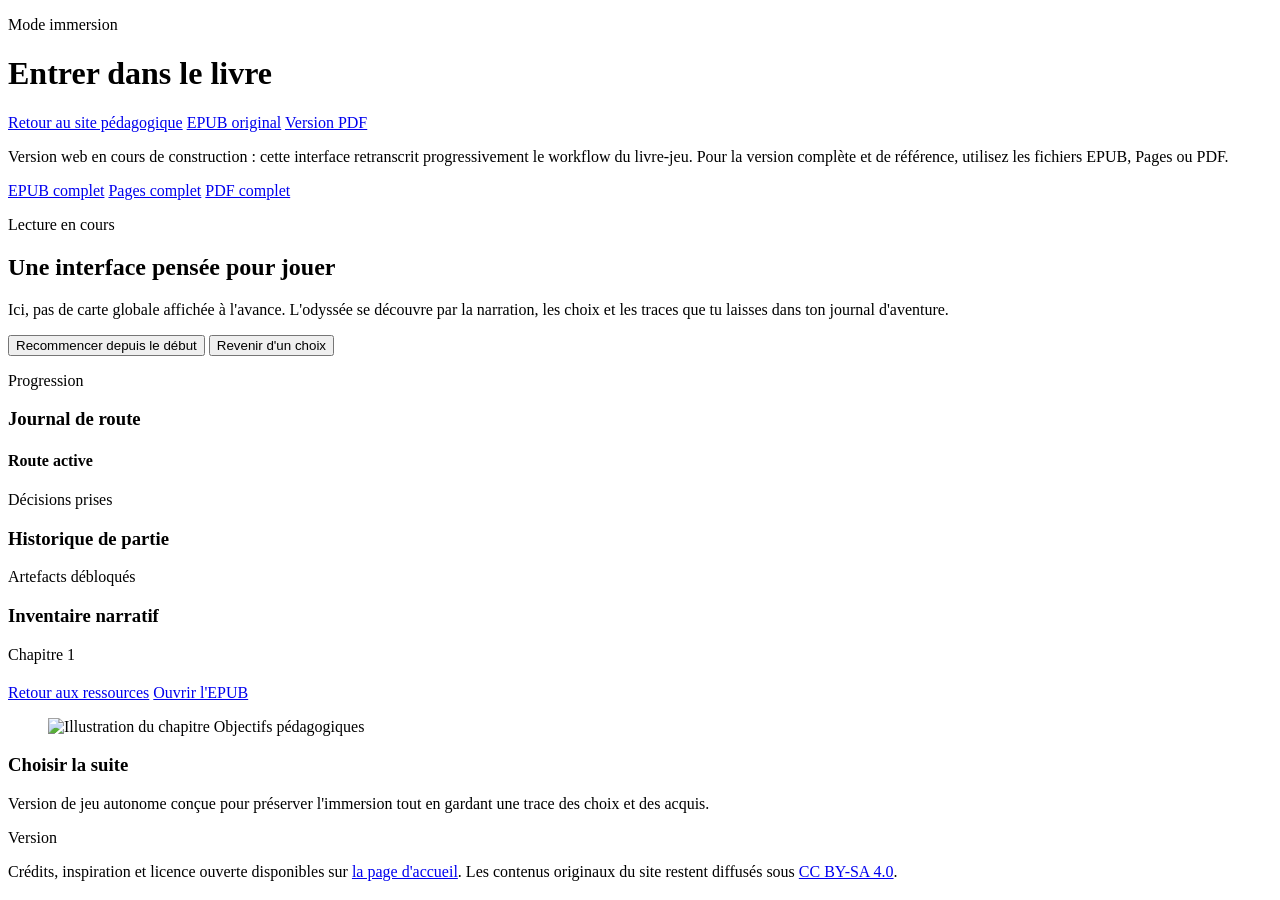
==== game.html @ 6c71c2d4 "Add files via upload" ====
<!doctype html>
<html lang="fr">
  <head>
    <meta charset="utf-8" />
    <meta name="viewport" content="width=device-width, initial-scale=1" />
    <title>Jouer | L'odyssée de l'enseignement</title>
    <meta
      name="description"
      content="Lecture interactive du livre-jeu L'odyssée de l'enseignement : narration, décisions, progression et artefacts débloqués."
    />
    <link rel="icon" type="image/png" sizes="32x32" href="assets/media/favicons/favicon-32.png" />
    <link rel="icon" type="image/png" sizes="64x64" href="assets/media/favicons/favicon-64.png" />
    <link rel="apple-touch-icon" href="assets/media/favicons/apple-touch-icon.png" />
    <link rel="stylesheet" href="assets/vendor/fonts/fonts.css" />
    <link rel="stylesheet" href="assets/vendor/bootstrap/bootstrap.min.css" />
    <link rel="stylesheet" href="assets/css/styles.css" />
  </head>
  <body class="game-page">
    <header class="game-topbar">
      <div class="container d-flex flex-column flex-lg-row justify-content-between align-items-lg-center gap-3">
        <div>
          <p class="card-kicker mb-1">Mode immersion</p>
          <h1 class="game-page-title mb-0">Entrer dans le livre</h1>
        </div>
        <div class="download-strip">
          <a class="btn btn-outline-shell" href="index.html">Retour au site pédagogique</a>
          <a class="btn btn-outline-shell" href="docs/odyssee-enseignement.epub">EPUB original</a>
          <a class="btn btn-outline-shell" href="docs/odyssee-enseignement.pdf">Version PDF</a>
        </div>
      </div>
    </header>

    <main class="section-shell pt-4">
      <div class="container">
        <div class="callout-note mb-4">
          <p class="mb-2">
            Version web en cours de construction : cette interface retranscrit progressivement le workflow du
            livre-jeu. Pour la version complète et de référence, utilisez les fichiers EPUB, Pages ou PDF.
          </p>
          <div class="download-strip">
            <a class="btn btn-outline-shell btn-sm" href="docs/odyssee-enseignement.epub">EPUB complet</a>
            <a class="btn btn-outline-shell btn-sm" href="docs/odyssee-enseignement.pages">Pages complet</a>
            <a class="btn btn-outline-shell btn-sm" href="docs/odyssee-enseignement.pdf">PDF complet</a>
          </div>
        </div>
        <div class="row g-4 align-items-start">
          <div class="col-xl-4">
            <div class="game-sidebar d-grid gap-4">
              <article class="surface-card">
                <div class="card-body">
                  <p class="card-kicker">Lecture en cours</p>
                  <h2 class="card-title">Une interface pensée pour jouer</h2>
                  <p>
                    Ici, pas de carte globale affichée à l'avance. L'odyssée se découvre par la narration, les choix
                    et les traces que tu laisses dans ton journal d'aventure.
                  </p>
                  <div class="d-grid gap-2 mt-4">
                    <button id="restartStory" class="btn btn-accent" type="button">Recommencer depuis le début</button>
                    <button id="backStory" class="btn btn-outline-shell" type="button">Revenir d'un choix</button>
                  </div>
                </div>
              </article>

              <article class="surface-card">
                <div class="card-body">
                  <p class="card-kicker">Progression</p>
                  <h3 class="card-title">Journal de route</h3>
                  <div class="progress-track" aria-hidden="true">
                    <div id="storyProgressBar" class="progress-bar-fill"></div>
                  </div>
                  <div id="storyMetrics" class="metrics-stack mt-3"></div>
                  <div class="mt-3">
                    <h4 class="mini-title">Route active</h4>
                    <div id="storyPath" class="path-pills"></div>
                  </div>
                </div>
              </article>

              <article class="surface-card">
                <div class="card-body">
                  <p class="card-kicker">Décisions prises</p>
                  <h3 class="card-title">Historique de partie</h3>
                  <div id="decisionLog" class="decision-log"></div>
                </div>
              </article>

              <article class="surface-card">
                <div class="card-body">
                  <p class="card-kicker">Artefacts débloqués</p>
                  <h3 class="card-title">Inventaire narratif</h3>
                  <div id="artifactGrid" class="artifact-grid"></div>
                </div>
              </article>
            </div>
          </div>

          <div class="col-xl-8">
            <article class="surface-card story-shell game-story-shell" aria-live="polite">
              <div class="card-body p-lg-4 p-3">
                <div class="d-flex flex-wrap justify-content-between align-items-start gap-3 mb-4">
                  <div>
                    <span id="storyBadge" class="story-badge">Chapitre 1</span>
                    <h2 id="storyTitle" class="story-title mt-3 mb-2"></h2>
                    <p id="storyTheme" class="story-theme mb-0"></p>
                  </div>
                  <div class="d-flex flex-wrap gap-2">
                    <a class="btn btn-outline-shell btn-sm" href="index.html">Retour aux ressources</a>
                    <a class="btn btn-outline-shell btn-sm" href="docs/odyssee-enseignement.epub">Ouvrir l'EPUB</a>
                  </div>
                </div>

                <div id="storyArtworkGallery" class="story-media-wrapper story-media-grid mb-4">
                  <figure class="story-media-card">
                    <img
                      class="story-cover"
                      src="assets/media/chapters-web/chapter-1-1.jpg"
                      alt="Illustration du chapitre Objectifs pédagogiques"
                      decoding="async"
                    />
                  </figure>
                </div>

                <div id="storyTags" class="story-tags mb-4"></div>
                <div id="storyBody" class="story-body"></div>

                <div class="story-choices-block mt-4">
                  <h3 class="mini-title">Choisir la suite</h3>
                  <div id="storyChoices" class="story-choices"></div>
                </div>
              </div>
            </article>
          </div>
        </div>
      </div>
    </main>

    <footer class="site-footer">
      <div class="container d-grid gap-3">
        <div class="d-flex flex-column flex-lg-row justify-content-between gap-3 align-items-lg-center">
          <p class="mb-0">
            Version de jeu autonome conçue pour préserver l'immersion tout en gardant une trace des choix et des acquis.
          </p>
          <p class="mb-0">Version <span id="currentVersion"></span></p>
        </div>
        <div class="footer-compact-note">
          <p class="mb-0">
            Crédits, inspiration et licence ouverte disponibles sur
            <a href="index.html#credits">la page d'accueil</a>.
            Les contenus originaux du site restent diffusés sous
            <a href="https://creativecommons.org/licenses/by-sa/4.0/" target="_blank" rel="noopener noreferrer">CC BY-SA 4.0</a>.
          </p>
        </div>
      </div>
    </footer>

    <script src="assets/vendor/bootstrap/bootstrap.bundle.min.js"></script>
    <script src="assets/js/version.js"></script>
    <script src="assets/js/game-data.js"></script>
    <script src="assets/js/game.js"></script>
  </body>
</html>
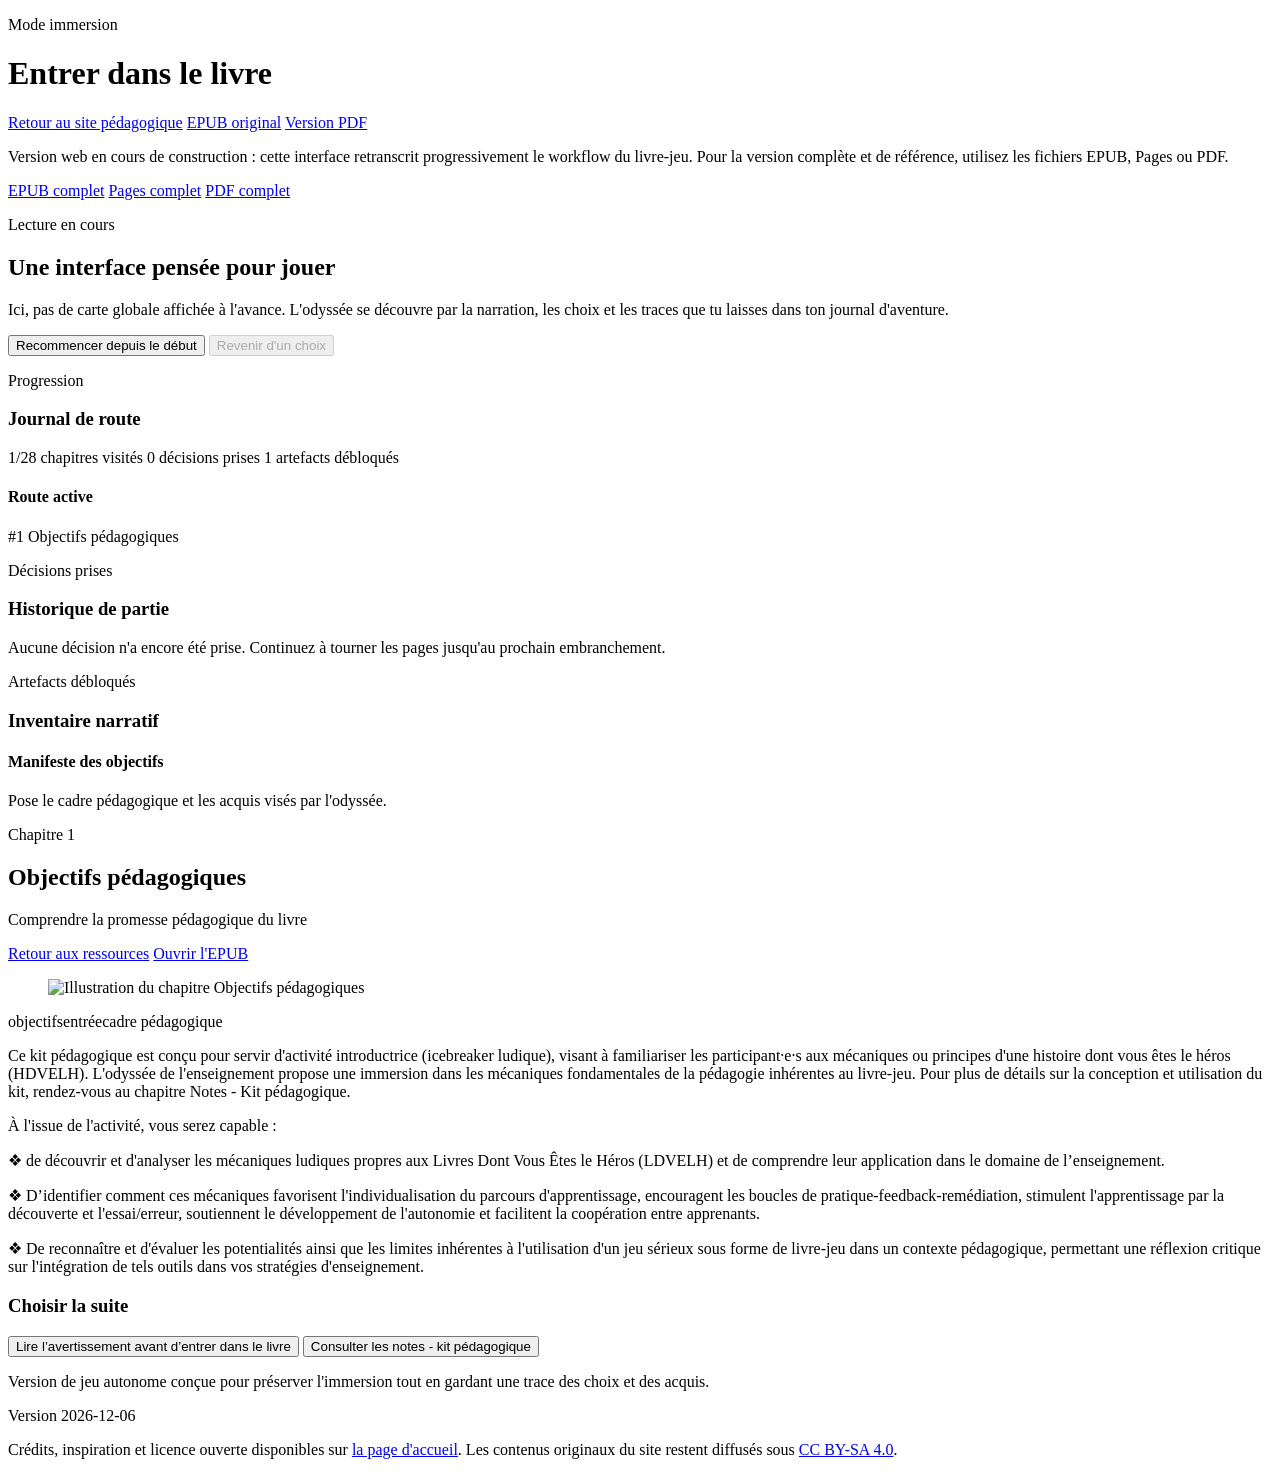
==== commit ab675290: "Add files via upload" ====
--- a/game.html
+++ b/game.html
@@ -44,7 +44,7 @@
           </div>
         </div>
         <div class="row g-4 align-items-start">
-          <div class="col-xl-4">
+          <div class="col-xl-4 game-aside-column">
             <div class="game-sidebar d-grid gap-4">
               <article class="surface-card">
                 <div class="card-body">
@@ -94,7 +94,7 @@
             </div>
           </div>
 
-          <div class="col-xl-8">
+          <div class="col-xl-8 game-story-column">
             <article class="surface-card story-shell game-story-shell" aria-live="polite">
               <div class="card-body p-lg-4 p-3">
                 <div class="d-flex flex-wrap justify-content-between align-items-start gap-3 mb-4">
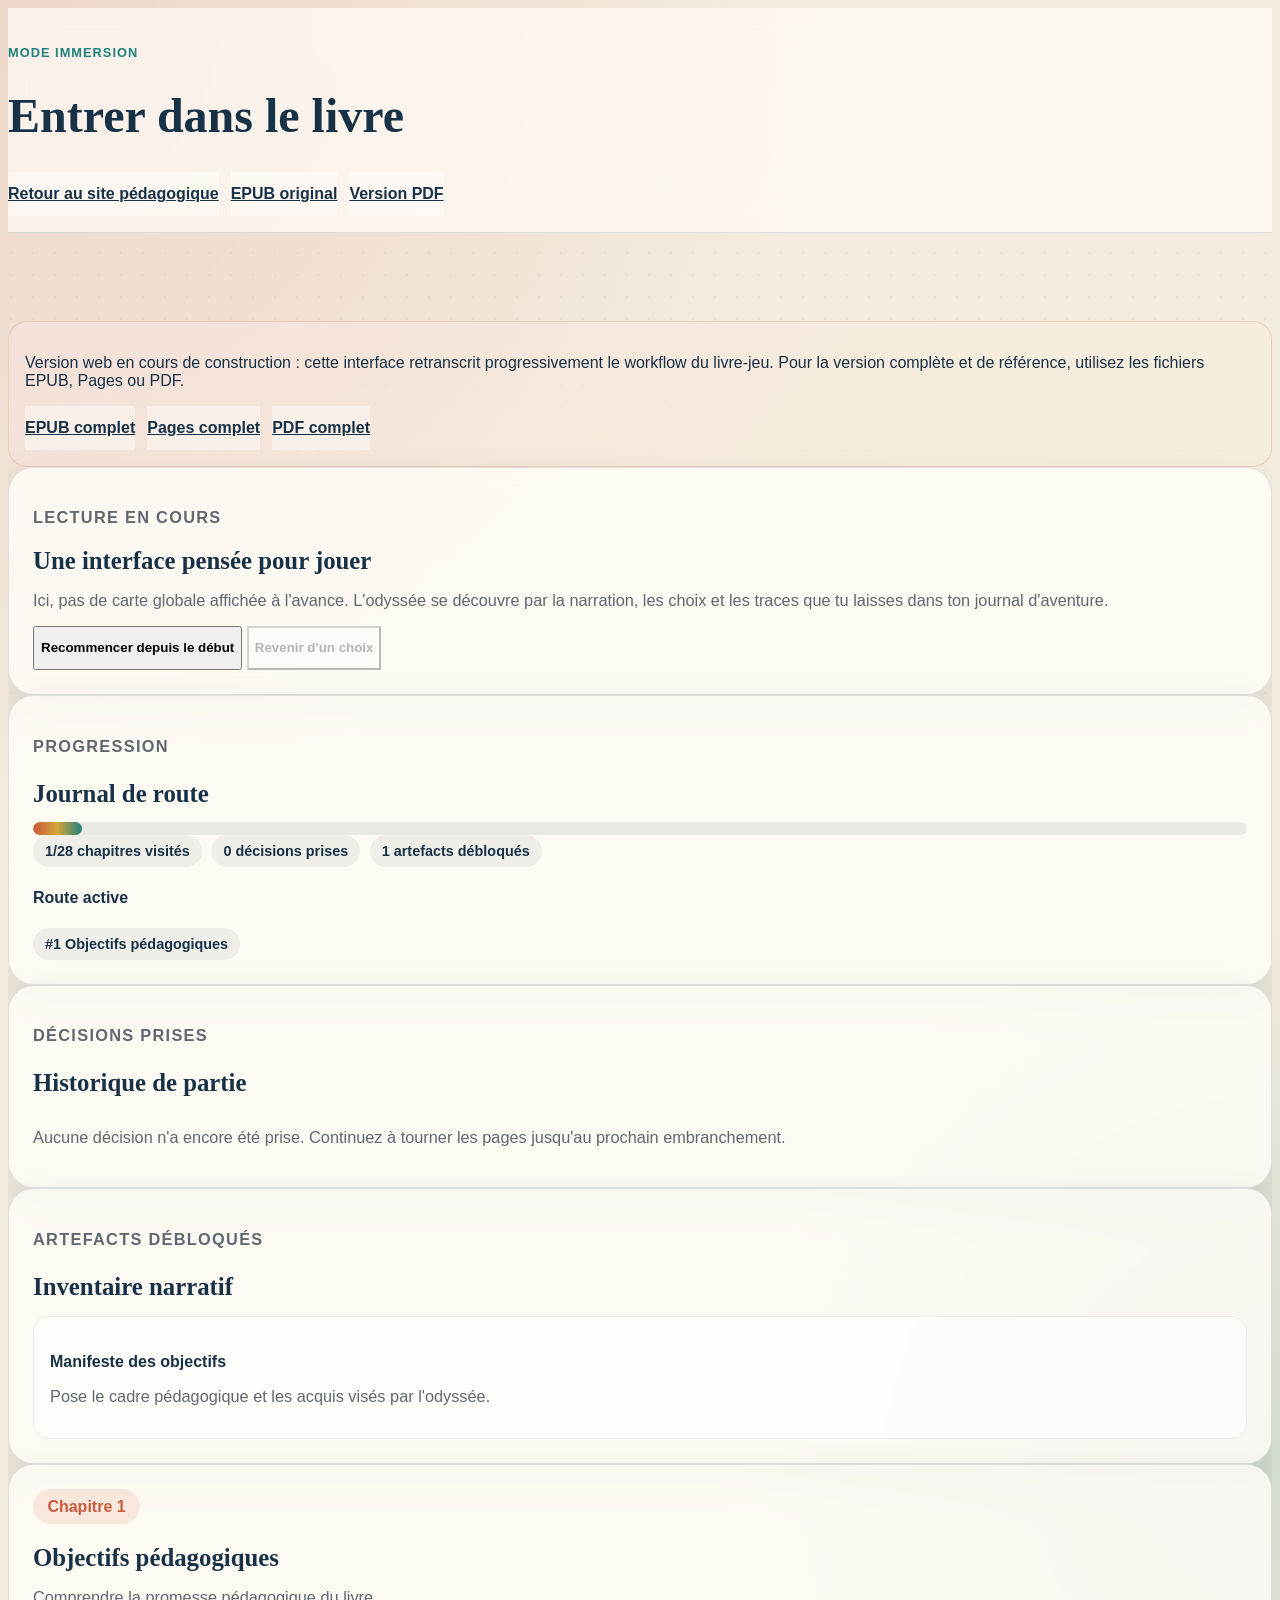
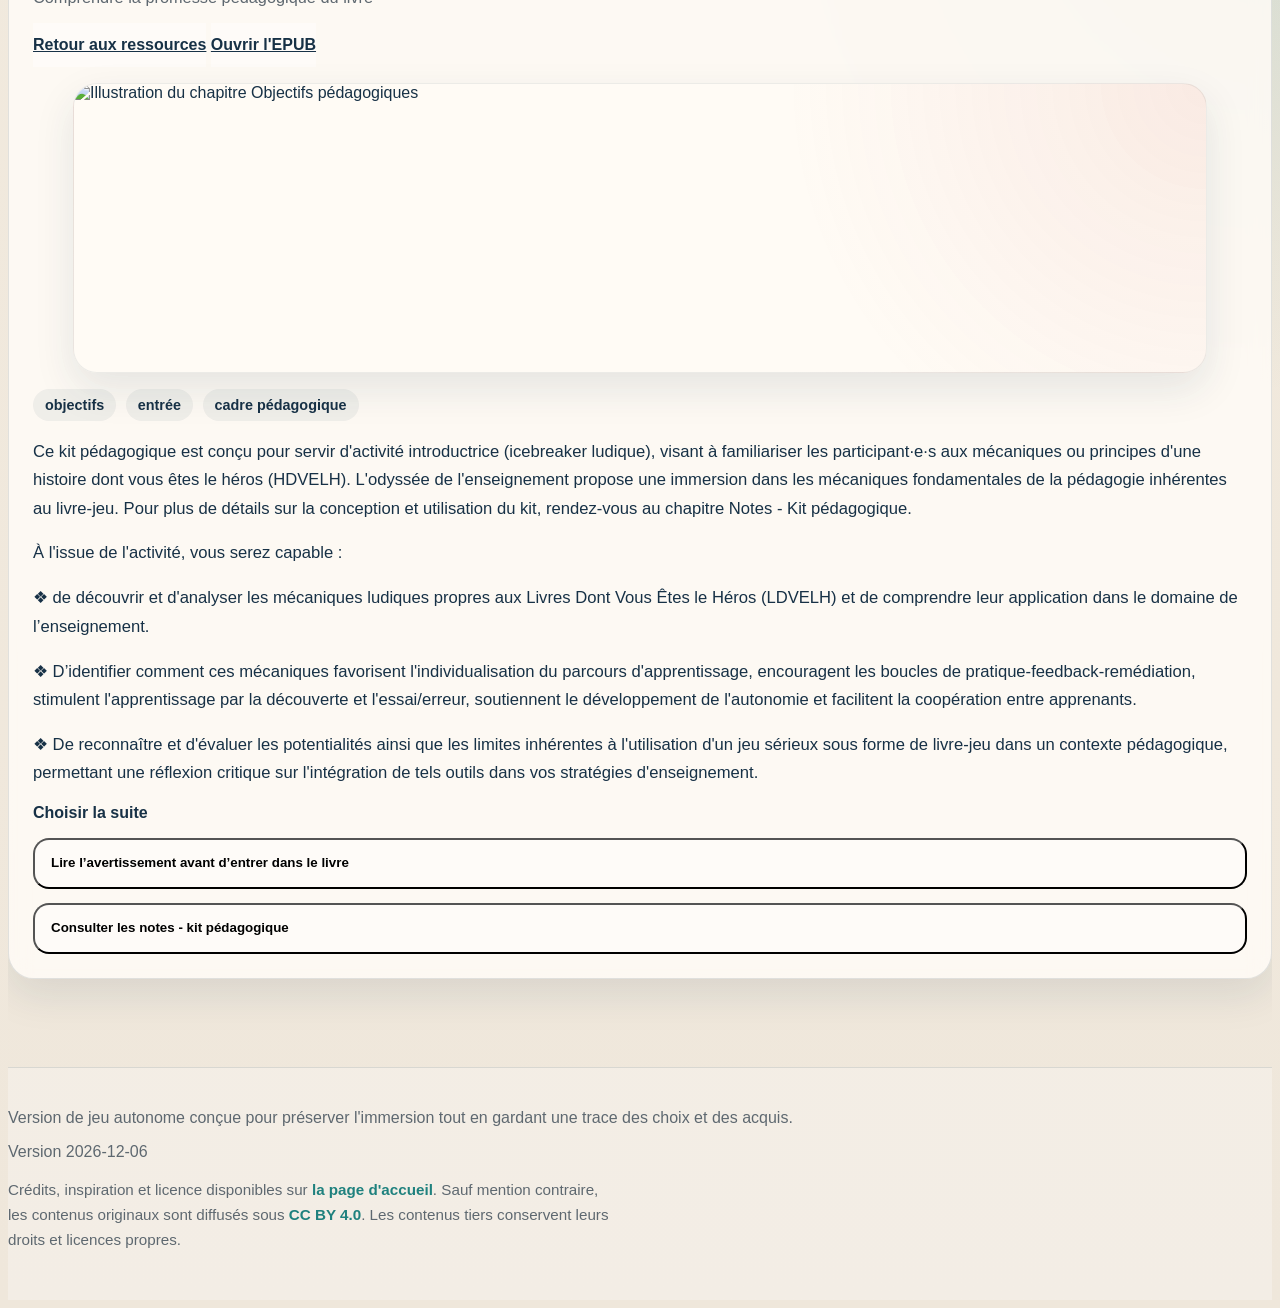
==== commit 9215c69f: "Add files via upload" ====
--- a/game.html
+++ b/game.html
@@ -144,10 +144,11 @@
         </div>
         <div class="footer-compact-note">
           <p class="mb-0">
-            Crédits, inspiration et licence ouverte disponibles sur
+            Crédits, inspiration et licence disponibles sur
             <a href="index.html#credits">la page d'accueil</a>.
-            Les contenus originaux du site restent diffusés sous
-            <a href="https://creativecommons.org/licenses/by-sa/4.0/" target="_blank" rel="noopener noreferrer">CC BY-SA 4.0</a>.
+            Sauf mention contraire, les contenus originaux sont diffusés sous
+            <a href="https://creativecommons.org/licenses/by/4.0/" target="_blank" rel="noopener noreferrer">CC BY 4.0</a>.
+            Les contenus tiers conservent leurs droits et licences propres.
           </p>
         </div>
       </div>
--- a/assets/css/styles.css
+++ b/assets/css/styles.css
@@ -0,0 +1,1016 @@
+:root {
+  --bg: #f4efe5;
+  --bg-soft: #fffaf4;
+  --surface: rgba(255, 252, 247, 0.84);
+  --surface-strong: #fffdf9;
+  --ink: #173146;
+  --muted: #5e6870;
+  --accent: #c95a3b;
+  --accent-deep: #8f341c;
+  --teal: #1f817e;
+  --gold: #d4a53b;
+  --line: rgba(23, 49, 70, 0.12);
+  --line-strong: rgba(23, 49, 70, 0.2);
+  --shadow-soft: 0 16px 40px rgba(23, 49, 70, 0.1);
+  --shadow-deep: 0 28px 60px rgba(23, 49, 70, 0.16);
+}
+
+html {
+  scroll-behavior: smooth;
+  overflow-x: hidden;
+}
+
+body {
+  font-family: "IBM Plex Sans", sans-serif;
+  color: var(--ink);
+  background:
+    radial-gradient(circle at top right, rgba(212, 165, 59, 0.18), transparent 32%),
+    radial-gradient(circle at left 20%, rgba(31, 129, 126, 0.16), transparent 28%),
+    linear-gradient(180deg, #f7f1e8 0%, #f3ede2 52%, #f8f4ed 100%);
+  min-height: 100vh;
+  overflow-x: hidden;
+}
+
+body::before {
+  content: "";
+  position: fixed;
+  inset: 0;
+  z-index: -1;
+  pointer-events: none;
+  opacity: 0.48;
+  background-image:
+    radial-gradient(rgba(23, 49, 70, 0.08) 0.75px, transparent 0.75px),
+    linear-gradient(135deg, rgba(255, 255, 255, 0.16), transparent 40%);
+  background-size: 22px 22px, auto;
+}
+
+.container,
+.container-fluid,
+.row,
+.row > * {
+  min-width: 0;
+}
+
+img {
+  display: block;
+  max-width: 100%;
+}
+
+a {
+  color: inherit;
+}
+
+:focus-visible {
+  outline: 3px solid rgba(31, 129, 126, 0.42);
+  outline-offset: 3px;
+}
+
+.navbar-glass {
+  border-bottom: 1px solid var(--line);
+  background: rgba(244, 239, 229, 0.82);
+  backdrop-filter: blur(18px);
+  box-shadow: 0 6px 24px rgba(23, 49, 70, 0.05);
+}
+
+.navbar-glass .nav-link {
+  color: var(--ink);
+  font-weight: 600;
+  border-radius: 999px;
+  padding-inline: 0.95rem;
+  overflow-wrap: anywhere;
+}
+
+.navbar-glass .nav-link:hover,
+.navbar-glass .nav-link.active {
+  background: rgba(23, 49, 70, 0.08);
+}
+
+.navbar-toggler {
+  min-height: 2.75rem;
+}
+
+.brand-mark {
+  width: 2.75rem;
+  height: 2.75rem;
+  border-radius: 0.95rem;
+  display: block;
+  flex-shrink: 0;
+  object-fit: cover;
+  border: 1px solid rgba(23, 49, 70, 0.1);
+  box-shadow: var(--shadow-soft);
+}
+
+.brand-title {
+  font-family: "Fraunces", serif;
+  font-size: 1rem;
+  line-height: 1.1;
+  overflow-wrap: anywhere;
+}
+
+.brand-subtitle {
+  color: var(--muted);
+  font-size: 0.72rem;
+  line-height: 1.2;
+  overflow-wrap: anywhere;
+}
+
+.btn-accent {
+  --bs-btn-color: #fff;
+  --bs-btn-bg: var(--accent);
+  --bs-btn-border-color: var(--accent);
+  --bs-btn-hover-color: #fff;
+  --bs-btn-hover-bg: var(--accent-deep);
+  --bs-btn-hover-border-color: var(--accent-deep);
+  --bs-btn-active-color: #fff;
+  --bs-btn-active-bg: var(--accent-deep);
+  --bs-btn-active-border-color: var(--accent-deep);
+  --bs-btn-focus-shadow-rgb: 201, 90, 59;
+  font-weight: 700;
+}
+
+.btn-outline-shell {
+  --bs-btn-color: var(--ink);
+  --bs-btn-border-color: var(--line-strong);
+  --bs-btn-hover-color: var(--ink);
+  --bs-btn-hover-bg: rgba(23, 49, 70, 0.05);
+  --bs-btn-hover-border-color: var(--line-strong);
+  --bs-btn-active-color: var(--ink);
+  --bs-btn-active-bg: rgba(23, 49, 70, 0.08);
+  --bs-btn-active-border-color: var(--line-strong);
+  --bs-btn-focus-shadow-rgb: 23, 49, 70;
+  font-weight: 600;
+  background: rgba(255, 255, 255, 0.4);
+}
+
+.btn {
+  display: inline-flex;
+  align-items: center;
+  justify-content: center;
+  max-width: 100%;
+  min-height: 2.75rem;
+  line-height: 1.25;
+  text-align: center;
+  white-space: normal;
+  overflow-wrap: anywhere;
+}
+
+.hero-section {
+  position: relative;
+  padding: 8.75rem 0 4.5rem;
+  overflow: hidden;
+}
+
+.hero-section::after {
+  content: "";
+  position: absolute;
+  inset: auto -12rem -8rem auto;
+  width: 28rem;
+  height: 28rem;
+  border-radius: 50%;
+  background: radial-gradient(circle, rgba(31, 129, 126, 0.18), transparent 70%);
+  filter: blur(12px);
+  z-index: -1;
+}
+
+.eyebrow {
+  display: inline-flex;
+  align-items: center;
+  gap: 0.55rem;
+  max-width: 100%;
+  padding: 0.45rem 0.85rem;
+  border-radius: 999px;
+  border: 1px solid rgba(23, 49, 70, 0.12);
+  background: rgba(255, 255, 255, 0.58);
+  color: var(--teal);
+  font-size: 0.84rem;
+  font-weight: 700;
+  letter-spacing: 0.04em;
+  text-transform: uppercase;
+  white-space: normal;
+  overflow-wrap: anywhere;
+}
+
+.hero-title,
+.section-title {
+  font-family: "Fraunces", serif;
+  letter-spacing: 0;
+}
+
+.hero-title {
+  font-size: 5.1rem;
+  line-height: 0.97;
+  margin: 1rem 0 1.35rem;
+  max-width: 12ch;
+  overflow-wrap: break-word;
+}
+
+.hero-title span {
+  display: block;
+  color: var(--accent);
+}
+
+.hero-copy,
+.section-copy,
+.surface-card p,
+.surface-card li,
+.accordion-body,
+.resource-links a {
+  color: var(--muted);
+  font-size: 1.02rem;
+  overflow-wrap: anywhere;
+}
+
+.hero-copy {
+  max-width: 58ch;
+}
+
+.metric-ribbon {
+  display: flex;
+  flex-wrap: wrap;
+  gap: 0.8rem;
+}
+
+.metric-pill {
+  display: inline-flex;
+  align-items: center;
+  min-width: 0;
+  max-width: 100%;
+  padding: 0.8rem 1rem;
+  border-radius: 999px;
+  background: rgba(255, 255, 255, 0.72);
+  border: 1px solid rgba(23, 49, 70, 0.09);
+  box-shadow: var(--shadow-soft);
+  font-size: 0.95rem;
+  font-weight: 600;
+}
+
+.hero-visual {
+  position: relative;
+  min-height: 42rem;
+}
+
+.cover-frame {
+  position: relative;
+  z-index: 1;
+  width: min(100%, 27rem);
+  margin-inline: auto;
+  padding: 1rem;
+  border-radius: 2rem;
+  background: linear-gradient(160deg, rgba(255, 255, 255, 0.84), rgba(255, 246, 235, 0.94));
+  box-shadow: var(--shadow-deep);
+  transform: rotate(-4deg);
+}
+
+.hero-cover {
+  width: 100%;
+  border-radius: 1.4rem;
+}
+
+.floating-card {
+  position: absolute;
+  min-width: 0;
+  border-radius: 1.4rem;
+  border: 1px solid var(--line);
+  background: rgba(255, 253, 249, 0.95);
+  box-shadow: var(--shadow-soft);
+  padding: 1rem;
+}
+
+.hero-quote {
+  top: 1.5rem;
+  left: 0;
+  width: min(17rem, 48%);
+}
+
+.guide-snapshot {
+  right: 0.5rem;
+  bottom: 9rem;
+  width: min(18rem, 48%);
+}
+
+.architect-snapshot {
+  left: 1rem;
+  bottom: 1.25rem;
+  width: min(19rem, 54%);
+}
+
+.card-kicker {
+  color: var(--teal);
+  font-size: 0.8rem;
+  font-weight: 700;
+  letter-spacing: 0.08em;
+  text-transform: uppercase;
+}
+
+.avatar-thumb {
+  width: 4rem;
+  height: 4rem;
+  object-fit: cover;
+  border-radius: 1rem;
+}
+
+.mini-title {
+  color: var(--ink);
+  font-size: 1rem;
+  font-weight: 700;
+}
+
+.section-shell {
+  position: relative;
+  padding: 5.5rem 0;
+}
+
+.section-soft {
+  background: rgba(255, 255, 255, 0.28);
+}
+
+.section-title {
+  font-size: 3.35rem;
+  line-height: 1;
+  margin: 0.9rem 0 1rem;
+}
+
+.surface-card {
+  min-width: 0;
+  border: 1px solid var(--line);
+  border-radius: 1.6rem;
+  background: var(--surface);
+  backdrop-filter: blur(10px);
+  box-shadow: var(--shadow-soft);
+}
+
+.surface-card .card-body {
+  padding: 1.5rem;
+}
+
+.insight-card,
+.theory-card,
+.highlight-card,
+.resource-card,
+.example-sheet,
+.story-shell {
+  transition: transform 180ms ease, box-shadow 180ms ease;
+}
+
+.insight-card:hover,
+.theory-card:hover,
+.highlight-card:hover,
+.resource-card:hover,
+.example-sheet:hover,
+.story-shell:hover {
+  transform: translateY(-4px);
+  box-shadow: var(--shadow-deep);
+}
+
+.card-title,
+.story-title {
+  color: var(--ink);
+  font-family: "Fraunces", serif;
+  font-size: 1.55rem;
+  line-height: 1.08;
+  margin-bottom: 0.95rem;
+}
+
+.clean-list {
+  padding-left: 1.15rem;
+  margin: 0;
+}
+
+.clean-list li + li {
+  margin-top: 0.6rem;
+}
+
+.callout-note {
+  min-width: 0;
+  padding: 1rem;
+  border-radius: 1.2rem;
+  background:
+    linear-gradient(135deg, rgba(201, 90, 59, 0.12), rgba(212, 165, 59, 0.12)),
+    rgba(255, 255, 255, 0.65);
+  border: 1px solid rgba(201, 90, 59, 0.2);
+}
+
+.table-shell .table {
+  --bs-table-bg: transparent;
+  --bs-table-color: var(--ink);
+  --bs-table-border-color: var(--line);
+  margin-bottom: 0;
+  min-width: 42rem;
+}
+
+.table-shell {
+  overflow-x: auto;
+}
+
+.table-shell thead th {
+  color: var(--ink);
+  font-size: 0.92rem;
+  text-transform: uppercase;
+  letter-spacing: 0.05em;
+}
+
+.timeline-grid {
+  display: grid;
+  grid-template-columns: repeat(2, minmax(0, 1fr));
+  gap: 1rem;
+}
+
+.timeline-step {
+  position: relative;
+  min-height: 100%;
+  padding: 1.15rem 1.15rem 1.15rem 4.2rem;
+  border-radius: 1.25rem;
+  background: rgba(255, 255, 255, 0.58);
+  border: 1px solid rgba(23, 49, 70, 0.08);
+}
+
+.timeline-step::before {
+  content: attr(data-step);
+  position: absolute;
+  top: 1rem;
+  left: 1rem;
+  width: 2.35rem;
+  height: 2.35rem;
+  display: grid;
+  place-items: center;
+  border-radius: 50%;
+  background: linear-gradient(135deg, var(--teal), var(--accent));
+  color: #fff;
+  font-weight: 700;
+  font-size: 0.9rem;
+}
+
+.schedule-list {
+  display: grid;
+  gap: 1rem;
+}
+
+.schedule-item {
+  display: grid;
+  grid-template-columns: auto 1fr;
+  gap: 1rem;
+  align-items: start;
+  padding-bottom: 1rem;
+  border-bottom: 1px solid var(--line);
+}
+
+.schedule-item:last-child {
+  border-bottom: 0;
+  padding-bottom: 0;
+}
+
+.schedule-item span {
+  display: inline-flex;
+  align-items: center;
+  justify-content: center;
+  min-width: 4.3rem;
+  padding: 0.45rem 0.7rem;
+  border-radius: 999px;
+  background: rgba(31, 129, 126, 0.11);
+  color: var(--teal);
+  font-weight: 700;
+}
+
+.schedule-item strong {
+  color: var(--ink);
+  display: block;
+  margin-bottom: 0.2rem;
+}
+
+.schedule-item p {
+  margin: 0;
+}
+
+.figure-card {
+  overflow: hidden;
+}
+
+.figure-download-link {
+  display: block;
+}
+
+.figure-card img {
+  width: 100%;
+  aspect-ratio: 16 / 10;
+  object-fit: cover;
+  transition: transform 180ms ease, filter 180ms ease;
+}
+
+.figure-download-link:hover img,
+.figure-download-link:focus-visible img {
+  transform: scale(1.02);
+  filter: saturate(1.04);
+}
+
+.figure-card figcaption {
+  padding: 1rem 1.25rem 1.25rem;
+  color: var(--muted);
+}
+
+.figure-card figcaption a {
+  color: var(--teal);
+  font-weight: 700;
+  text-decoration: none;
+}
+
+.figure-card figcaption a:hover,
+.figure-card figcaption a:focus-visible {
+  text-decoration: underline;
+}
+
+.example-sheet {
+  background:
+    radial-gradient(circle at right top, rgba(212, 165, 59, 0.18), transparent 32%),
+    rgba(255, 252, 247, 0.85);
+}
+
+.resource-links {
+  display: grid;
+  gap: 0.7rem;
+}
+
+.resource-links a {
+  text-decoration: none;
+  font-weight: 600;
+  padding: 0.75rem 0.9rem;
+  border-radius: 0.95rem;
+  background: rgba(255, 255, 255, 0.62);
+  border: 1px solid rgba(23, 49, 70, 0.08);
+  transition: background 160ms ease, transform 160ms ease;
+}
+
+.resource-links a:hover {
+  background: rgba(31, 129, 126, 0.1);
+  transform: translateX(4px);
+}
+
+.download-strip {
+  display: flex;
+  flex-wrap: wrap;
+  min-width: 0;
+  gap: 0.75rem;
+}
+
+.story-aside {
+  position: sticky;
+  top: 6.6rem;
+}
+
+.accordion-shell {
+  --bs-accordion-bg: transparent;
+  --bs-accordion-border-color: var(--line);
+  --bs-accordion-btn-bg: rgba(255, 255, 255, 0.48);
+  --bs-accordion-btn-color: var(--ink);
+  --bs-accordion-active-bg: rgba(31, 129, 126, 0.08);
+  --bs-accordion-active-color: var(--ink);
+  --bs-accordion-btn-focus-box-shadow: none;
+  border-radius: 1rem;
+  overflow: hidden;
+}
+
+.accordion-shell .accordion-button {
+  font-weight: 700;
+}
+
+.accordion-shell .accordion-item:first-child .accordion-button {
+  border-top-left-radius: 1rem;
+  border-top-right-radius: 1rem;
+}
+
+.story-badge {
+  display: inline-flex;
+  align-items: center;
+  padding: 0.55rem 0.9rem;
+  border-radius: 999px;
+  background: rgba(201, 90, 59, 0.11);
+  color: var(--accent);
+  font-weight: 700;
+}
+
+.story-theme {
+  color: var(--muted);
+  font-size: 1rem;
+}
+
+.story-media-wrapper {
+  position: relative;
+}
+
+.story-media-grid {
+  display: grid;
+  grid-template-columns: minmax(0, 1fr);
+  gap: 1rem;
+}
+
+.story-media-grid.is-multi {
+  grid-template-columns: repeat(2, minmax(0, 1fr));
+}
+
+.story-media-card {
+  overflow: hidden;
+  border-radius: 1.5rem;
+  border: 1px solid rgba(23, 49, 70, 0.08);
+  background:
+    radial-gradient(circle at top right, rgba(201, 90, 59, 0.1), transparent 36%),
+    rgba(255, 251, 246, 0.92);
+  box-shadow: var(--shadow-soft);
+}
+
+.story-cover {
+  width: 100%;
+  min-height: 18rem;
+  max-height: 25rem;
+  object-fit: cover;
+  display: block;
+}
+
+.story-media-grid.is-multi .story-cover {
+  min-height: 15rem;
+  max-height: 20rem;
+}
+
+.story-media-card figcaption {
+  padding: 0.85rem 1rem 1rem;
+  color: var(--muted);
+  font-size: 0.94rem;
+  line-height: 1.5;
+}
+
+.story-tags,
+.path-pills,
+.metrics-stack {
+  display: flex;
+  flex-wrap: wrap;
+  gap: 0.6rem;
+}
+
+.story-tag,
+.path-pill,
+.metric-chip {
+  display: inline-flex;
+  align-items: center;
+  padding: 0.5rem 0.75rem;
+  border-radius: 999px;
+  background: rgba(23, 49, 70, 0.06);
+  color: var(--ink);
+  font-size: 0.9rem;
+  font-weight: 600;
+}
+
+.story-body p {
+  font-size: 1.04rem;
+  line-height: 1.7;
+  color: var(--ink);
+  overflow-wrap: anywhere;
+}
+
+.story-body p + p {
+  margin-top: 1rem;
+}
+
+.story-choices {
+  display: grid;
+  gap: 0.85rem;
+}
+
+.story-choice {
+  width: 100%;
+  min-width: 0;
+  text-align: left;
+  justify-content: flex-start;
+  padding: 0.95rem 1rem;
+  border-radius: 1rem;
+  white-space: normal;
+  overflow-wrap: anywhere;
+}
+
+.progress-track {
+  width: 100%;
+  height: 0.8rem;
+  overflow: hidden;
+  border-radius: 999px;
+  background: rgba(23, 49, 70, 0.08);
+}
+
+.progress-bar-fill {
+  height: 100%;
+  width: 0;
+  border-radius: inherit;
+  background: linear-gradient(90deg, var(--accent), var(--gold), var(--teal));
+  transition: width 220ms ease;
+}
+
+.chapter-map {
+  display: grid;
+  grid-template-columns: repeat(2, minmax(0, 1fr));
+  gap: 0.7rem;
+}
+
+.chapter-map button {
+  min-width: 0;
+  appearance: none;
+  border: 1px solid rgba(23, 49, 70, 0.12);
+  background: rgba(255, 255, 255, 0.56);
+  color: var(--ink);
+  border-radius: 1rem;
+  padding: 0.9rem;
+  text-align: left;
+  font-size: 0.92rem;
+  line-height: 1.35;
+  transition: transform 150ms ease, border-color 150ms ease, background 150ms ease;
+}
+
+.chapter-map button:hover {
+  transform: translateY(-2px);
+  border-color: rgba(31, 129, 126, 0.3);
+}
+
+.chapter-map button.is-current {
+  color: #fff;
+  background: linear-gradient(135deg, var(--ink), var(--teal));
+  border-color: transparent;
+}
+
+.chapter-map button.is-visited:not(.is-current) {
+  background: rgba(31, 129, 126, 0.1);
+  border-color: rgba(31, 129, 126, 0.26);
+}
+
+.chapter-map .chapter-number {
+  display: block;
+  color: inherit;
+  opacity: 0.72;
+  font-size: 0.8rem;
+  font-weight: 700;
+  letter-spacing: 0.04em;
+  text-transform: uppercase;
+  margin-bottom: 0.3rem;
+}
+
+.site-footer {
+  padding: 1.6rem 0 2rem;
+  border-top: 1px solid var(--line);
+  background: rgba(255, 255, 255, 0.28);
+  color: var(--muted);
+}
+
+.site-footer a {
+  color: var(--teal);
+  font-weight: 700;
+  text-decoration: none;
+}
+
+.site-footer a:hover,
+.site-footer a:focus-visible {
+  text-decoration: underline;
+}
+
+.footer-legal {
+  max-width: 78ch;
+  color: var(--muted);
+  font-size: 0.95rem;
+  line-height: 1.65;
+}
+
+.footer-credits {
+  max-width: 78ch;
+  color: var(--muted);
+  font-size: 0.95rem;
+  line-height: 1.65;
+}
+
+.footer-credits strong,
+.footer-legal strong {
+  color: var(--ink);
+}
+
+.footer-compact-note {
+  max-width: 72ch;
+  color: var(--muted);
+  font-size: 0.95rem;
+  line-height: 1.65;
+}
+
+.play-entry-card {
+  background:
+    radial-gradient(circle at top right, rgba(31, 129, 126, 0.12), transparent 34%),
+    rgba(255, 252, 247, 0.88);
+}
+
+.game-page {
+  background:
+    radial-gradient(circle at top left, rgba(201, 90, 59, 0.16), transparent 26%),
+    radial-gradient(circle at right, rgba(31, 129, 126, 0.14), transparent 28%),
+    linear-gradient(180deg, #f3ece0 0%, #efe7db 100%);
+}
+
+.game-topbar {
+  padding: 1.5rem 0 1rem;
+  border-bottom: 1px solid var(--line);
+  background: rgba(255, 251, 246, 0.72);
+  backdrop-filter: blur(14px);
+}
+
+.game-page-title {
+  font-family: "Fraunces", serif;
+  font-size: 3rem;
+  line-height: 1;
+  color: var(--ink);
+  overflow-wrap: anywhere;
+}
+
+.game-sidebar {
+  position: sticky;
+  top: 1.5rem;
+}
+
+.game-story-shell {
+  min-height: 70vh;
+}
+
+.decision-log,
+.artifact-grid {
+  display: grid;
+  gap: 0.85rem;
+}
+
+.decision-item,
+.artifact-card {
+  padding: 0.95rem 1rem;
+  border-radius: 1rem;
+  background: rgba(255, 255, 255, 0.56);
+  border: 1px solid rgba(23, 49, 70, 0.08);
+}
+
+.decision-label,
+.artifact-title {
+  color: var(--ink);
+  font-weight: 700;
+  margin-bottom: 0.25rem;
+}
+
+.decision-meta,
+.artifact-copy,
+.empty-note {
+  color: var(--muted);
+  font-size: 0.95rem;
+}
+
+@media (max-width: 1199.98px) {
+  .story-aside {
+    position: static;
+  }
+
+  .game-sidebar {
+    position: static;
+  }
+
+  .game-story-column {
+    order: 1;
+  }
+
+  .game-aside-column {
+    order: 2;
+  }
+}
+
+@media (max-width: 991.98px) {
+  .hero-title {
+    font-size: 4rem;
+  }
+
+  .section-title {
+    font-size: 2.85rem;
+  }
+
+  .hero-section {
+    padding-top: 7.5rem;
+  }
+
+  .hero-visual {
+    min-height: auto;
+    padding-top: 1rem;
+  }
+
+  .cover-frame {
+    transform: none;
+  }
+
+  .floating-card {
+    position: relative;
+    width: 100%;
+    inset: auto;
+    margin-top: 1rem;
+  }
+
+  .timeline-grid {
+    grid-template-columns: 1fr;
+  }
+
+  .story-media-grid.is-multi {
+    grid-template-columns: minmax(0, 1fr);
+  }
+}
+
+@media (max-width: 767.98px) {
+  .game-page-title {
+    font-size: 2.35rem;
+  }
+
+  .section-shell {
+    padding: 4.3rem 0;
+  }
+
+  .chapter-map {
+    grid-template-columns: 1fr;
+  }
+
+  .surface-card .card-body {
+    padding: 1.2rem;
+  }
+
+  .hero-title {
+    max-width: 100%;
+  }
+}
+
+@media (max-width: 575.98px) {
+  .row {
+    --bs-gutter-x: 1.5rem;
+  }
+
+  .navbar-brand {
+    min-width: 0;
+    max-width: calc(100% - 3.25rem);
+    gap: 0.75rem !important;
+  }
+
+  .brand-mark {
+    width: 2.35rem;
+    height: 2.35rem;
+    border-radius: 0.8rem;
+  }
+
+  .brand-title {
+    font-size: 0.96rem;
+  }
+
+  .brand-subtitle {
+    font-size: 0.68rem;
+  }
+
+  .hero-section {
+    padding-top: 6.6rem;
+  }
+
+  .hero-title {
+    font-size: 2.85rem;
+    line-height: 1;
+  }
+
+  .section-title {
+    font-size: 2.3rem;
+  }
+
+  .game-page-title {
+    font-size: 2rem;
+  }
+
+  .download-strip,
+  .metric-ribbon {
+    display: grid;
+    grid-template-columns: minmax(0, 1fr);
+    width: 100%;
+  }
+
+  .download-strip .btn,
+  .metric-pill {
+    width: 100%;
+    white-space: normal;
+  }
+
+  .metric-pill {
+    justify-content: center;
+    border-radius: 1rem;
+    text-align: center;
+  }
+
+  .floating-card .d-flex {
+    flex-direction: column;
+    align-items: flex-start !important;
+  }
+
+  .story-cover {
+    min-height: 12rem;
+    max-height: 16rem;
+  }
+
+  .story-tag,
+  .path-pill,
+  .metric-chip {
+    max-width: 100%;
+    white-space: normal;
+    overflow-wrap: anywhere;
+    border-radius: 0.9rem;
+  }
+}
